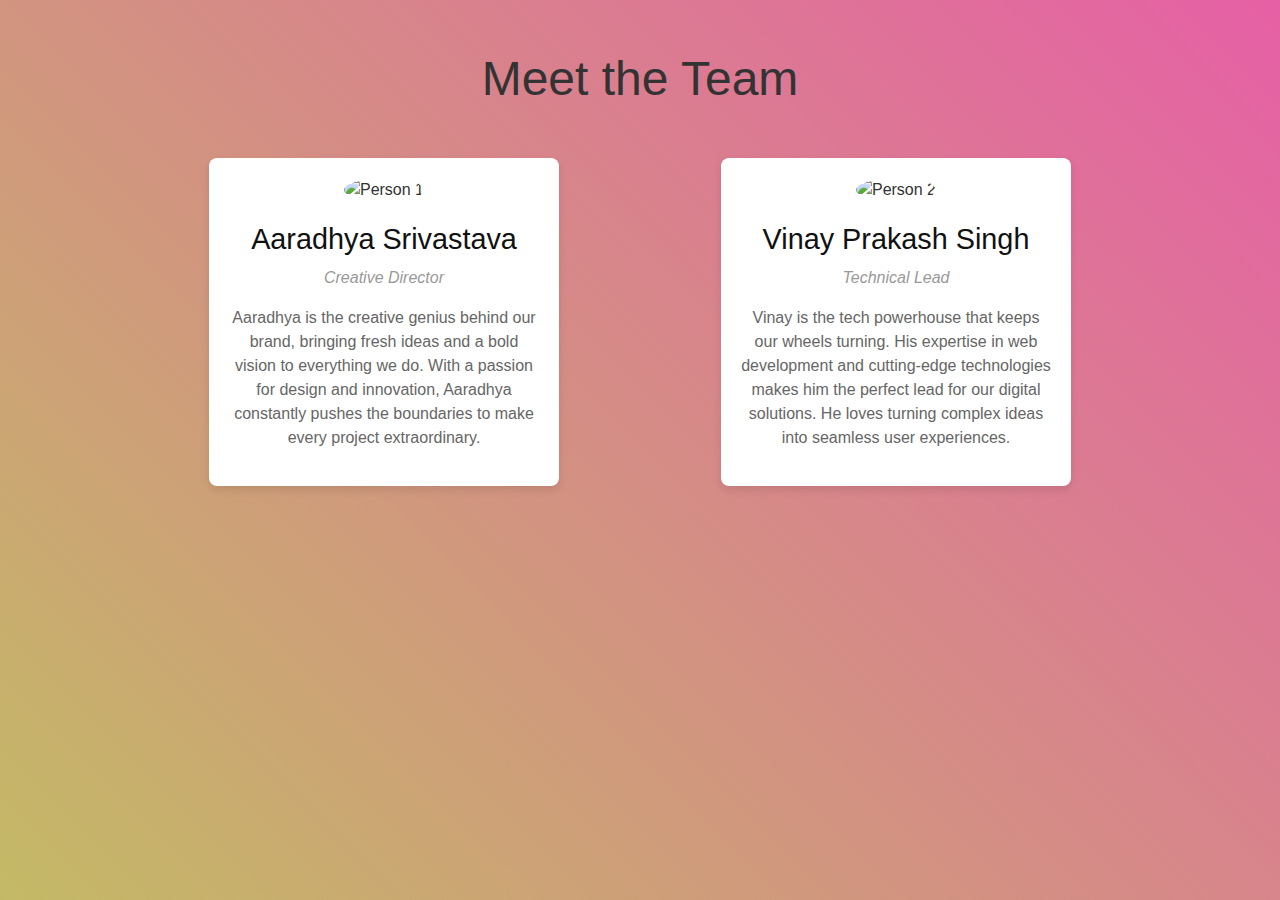
==== aboutus.html @ 9fe2c106 "initial commit" ====
<!DOCTYPE html>

<html lang="en">

<head>
    <link href="https://stackpath.bootstrapcdn.com/bootstrap/4.5.2/css/bootstrap.min.css" rel="stylesheet" />
    <meta charset="utf-8" />
    <meta content="width=device-width, initial-scale=1.0" name="viewport" />
    <meta content="ie=edge" http-equiv="X-UA-Compatible" />
    <title>About Us</title>
    <style>
        body {
            background: linear-gradient(45deg, #aff03f, #e859aa, rgb(66, 66, 250));
            background-size: 400% 400%;
            animation: gradient 15s ease infinite;
            font-family: 'Arial', sans-serif;
            background-color: #f5f5f5;
            margin: 0;
            padding: 0;
            color: #333;
        }

        .container {
            width: 80%;
            margin: 0 auto;
            max-width: 1200px;
            padding: 50px 0;
        }

        h1 {
            text-align: center;
            font-size: 3rem;
            color: #333;
            margin-bottom: 30px;
        }

        .team-section {
            display: flex;
            justify-content: space-around;
            flex-wrap: wrap;
        }

        .team-member {
            background-color: #fff;
            border-radius: 8px;
            box-shadow: 0 4px 8px rgba(0, 0, 0, 0.1);
            padding: 20px;
            margin: 20px;
            max-width: 350px;
            text-align: center;
            transition: transform 0.3s ease;
        }

        .team-member:hover {
            transform: scale(1.05);
        }

        .team-member img {
            border-radius: 50%;
            width: 150px;
            height: 150px;
            object-fit: cover;
            margin-bottom: 20px;
        }

        .team-member h2 {
            font-size: 1.8rem;
            margin-bottom: 10px;
            color: #111;
        }

        .team-member p {
            font-size: 1rem;
            color: #666;
        }

        .team-member .role {
            font-style: italic;
            color: #999;
        }

        @media (max-width: 768px) {
            .team-section {
                flex-direction: column;
                align-items: center;
            }
        }

        @keyframes gradient {
            0% {
                background-position: 0% 50%;
            }

            50% {
                background-position: 100% 50%;
            }

            100% {
                background-position: 0% 50%;
            }
        }
    </style>
</head>

<body>
    <div class="container">
        <h1>Meet the Team</h1>
        <div class="team-section">
            <div class="team-member">
                <img alt="Person 1" height="150px"
                    src="https://www.kindpng.com/picc/m/252-2524695_dummy-profile-image-jpg-hd-png-download.png"
                    width="150px" />
                <h2>Aaradhya Srivastava</h2>
                <p class="role">Creative Director</p>
                <p>Aaradhya is the creative genius behind our brand, bringing fresh ideas and a bold vision to
                    everything we
                    do. With a passion for design and innovation, Aaradhya constantly pushes the boundaries to make
                    every
                    project extraordinary.</p>
            </div>
            <div class="team-member">
                <img alt="Person 2" height="150px"
                    src="https://www.kindpng.com/picc/m/252-2524695_dummy-profile-image-jpg-hd-png-download.png"
                    width="150px" />
                <h2>Vinay Prakash Singh</h2>
                <p class="role">Technical Lead</p>
                <p>Vinay is the tech powerhouse that keeps our wheels turning. His expertise in web development and
                    cutting-edge technologies makes him the perfect lead for our digital solutions. He loves turning
                    complex ideas into seamless user experiences.</p>
            </div>
        </div>
    </div>

    <script src="https://code.jquery.com/jquery-3.5.1.slim.min.js"></script>
    <script src="https://cdn.jsdelivr.net/npm/popper.js@1.16.1/dist/umd/popper.min.js"></script>
    <script src="https://stackpath.bootstrapcdn.com/bootstrap/4.5.2/js/bootstrap.min.js"></script>
</body>

</html>
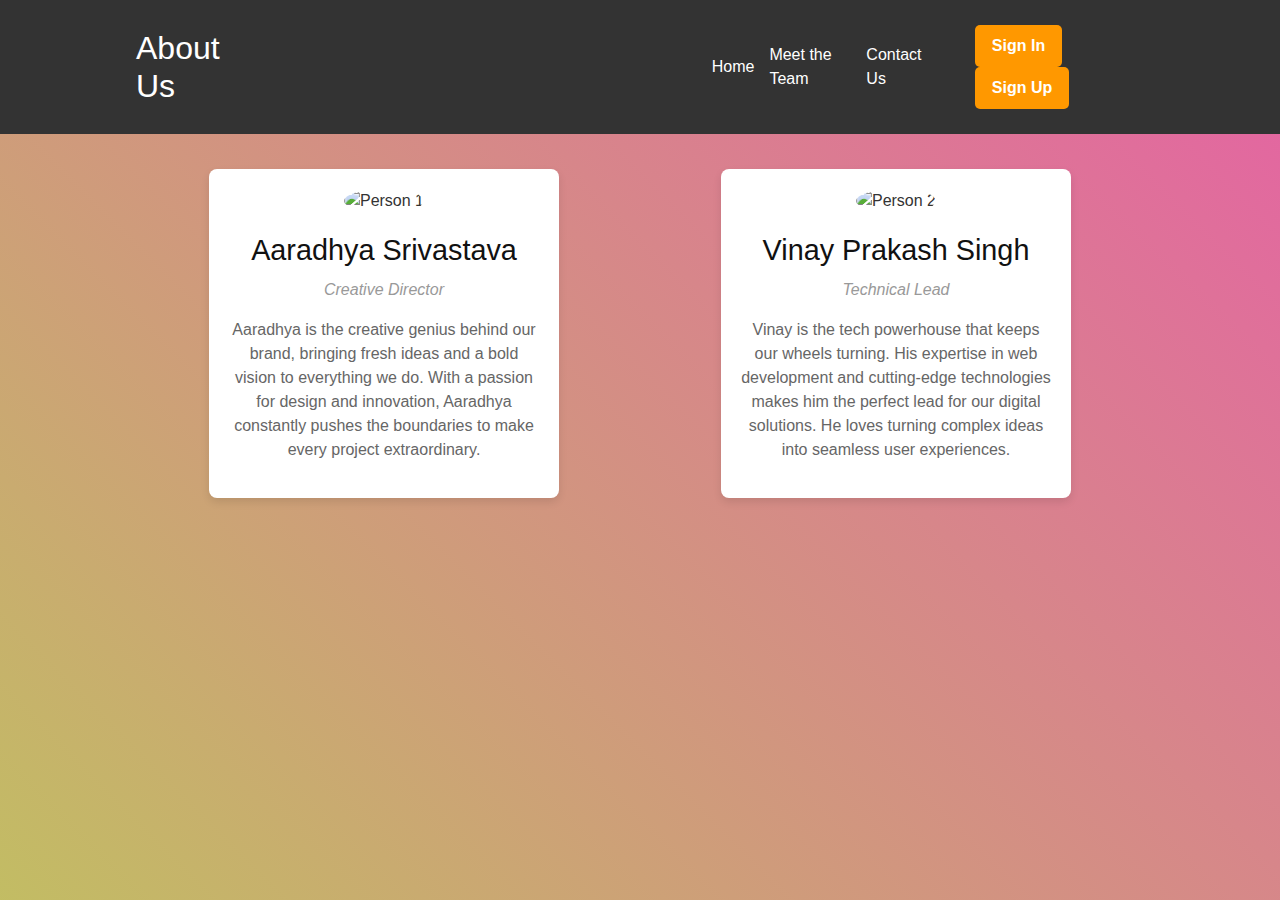
==== commit 78e30f99: "Final Project Upload" ====
--- a/aboutus.html
+++ b/aboutus.html
@@ -9,6 +9,12 @@
     <meta content="ie=edge" http-equiv="X-UA-Compatible" />
     <title>About Us</title>
     <style>
+        * {
+            margin: 0;
+            padding: 0;
+            box-sizing: border-box;
+        }
+
         body {
             background: linear-gradient(45deg, #aff03f, #e859aa, rgb(66, 66, 250));
             background-size: 400% 400%;
@@ -24,14 +30,67 @@
             width: 80%;
             margin: 0 auto;
             max-width: 1200px;
-            padding: 50px 0;
-        }
-
-        h1 {
-            text-align: center;
-            font-size: 3rem;
-            color: #333;
-            margin-bottom: 30px;
+            padding: 15px 0;
+        }
+
+        header {
+            background-color: #333;
+            color: #fff;
+            padding: 1rem 0;
+        }
+
+        header nav {
+            float: left;
+            margin-left: 2rem;
+            margin-top: 10px;
+        }
+
+        header nav ul {
+            list-style: none;
+        }
+
+        header nav ul li {
+            display: inline;
+            margin: 0 1rem;
+        }
+
+        header nav ul li a {
+            color: #fff;
+            text-decoration: none;
+        }
+
+        header .auth-buttons {
+            float: right;
+        }
+
+        header .auth-buttons .btn {
+            background-color: #ff9800;
+            color: #fff;
+            padding: 0.5rem 1rem;
+            border-radius: 5px;
+            text-decoration: none;
+            margin-left: 1rem;
+            transition: background-color 0.3s;
+        }
+
+        header .auth-buttons .btn:hover {
+            background-color: #e68a00;
+        }
+
+        header:after {
+            content: "";
+            display: table;
+            clear: both;
+        }
+
+        .btn {
+            background-color: #fff;
+            color: #ff9800;
+            padding: 0.8rem 2rem;
+            border-radius: 5px;
+            text-decoration: none;
+            font-weight: bold;
+            transition: background-color 0.3s;
         }
 
         .team-section {
@@ -99,12 +158,41 @@
                 background-position: 0% 50%;
             }
         }
+
+        .navbar {
+            margin: 0 auto;
+            margin-left: 35vw;
+            background-color: #333;
+        }
+
+        .navbar-nav .nav-item .nav-link {
+            color: #fff;
+            text-decoration: none;
+        }
+
+        .navbar-toggler {
+            border-color: #ff9800;
+        }
     </style>
 </head>
 
 <body>
+    <header style="background-color: #333; color: #fff; padding: 10px;">
+        <div class="container d-flex justify-content-between align-items-center">
+            <h2 style="margin: 0;">About Us</h2>
+            <nav class="navbar navbar-expand-lg navbar-dark">
+                <a href="index.html" style="color: #fff; margin-right: 15px; text-decoration: none;">Home</a>
+                <a href="#team" style="color: #fff; margin-right: 15px; text-decoration: none;">Meet the Team</a>
+                <a href="contact.html" style="color: #fff; margin-right: 15px; text-decoration: none;">Contact Us</a>
+            </nav>
+            <div class="auth-buttons">
+                <a class="btn sign-in" href="./signin.html">Sign In</a>
+                <a class="btn sign-up" href="./signup.html">Sign Up</a>
+                <button class="btn logout" style="display: none;">Log Out</button>
+            </div>
+        </div>
+    </header>
     <div class="container">
-        <h1>Meet the Team</h1>
         <div class="team-section">
             <div class="team-member">
                 <img alt="Person 1" height="150px"
@@ -134,6 +222,33 @@
     <script src="https://code.jquery.com/jquery-3.5.1.slim.min.js"></script>
     <script src="https://cdn.jsdelivr.net/npm/popper.js@1.16.1/dist/umd/popper.min.js"></script>
     <script src="https://stackpath.bootstrapcdn.com/bootstrap/4.5.2/js/bootstrap.min.js"></script>
+    <script>
+        // Example user authentication check (adjust as needed)
+        const userIsLoggedIn = false; // Replace with your actual login status check
+
+        function updateAuthButtons() {
+            const authButtons = document.getElementById("auth-buttons");
+            if (userIsLoggedIn) {
+                authButtons.innerHTML = '<button class="btn btn-danger btn-sm" onclick="handleAuth(\'logout\')">Log Out</button>';
+            }
+        }
+
+        function handleAuth(action) {
+            if (action === 'login') {
+                alert("Redirecting to login...");
+                // Replace with actual login redirection
+            } else if (action === 'signup') {
+                alert("Redirecting to sign up...");
+                // Replace with actual signup redirection
+            } else if (action === 'logout') {
+                alert("Logging out...");
+                // Replace with actual logout logic
+            }
+        }
+
+        // Update buttons based on login status
+        updateAuthButtons();
+    </script>
 </body>
 
 </html>